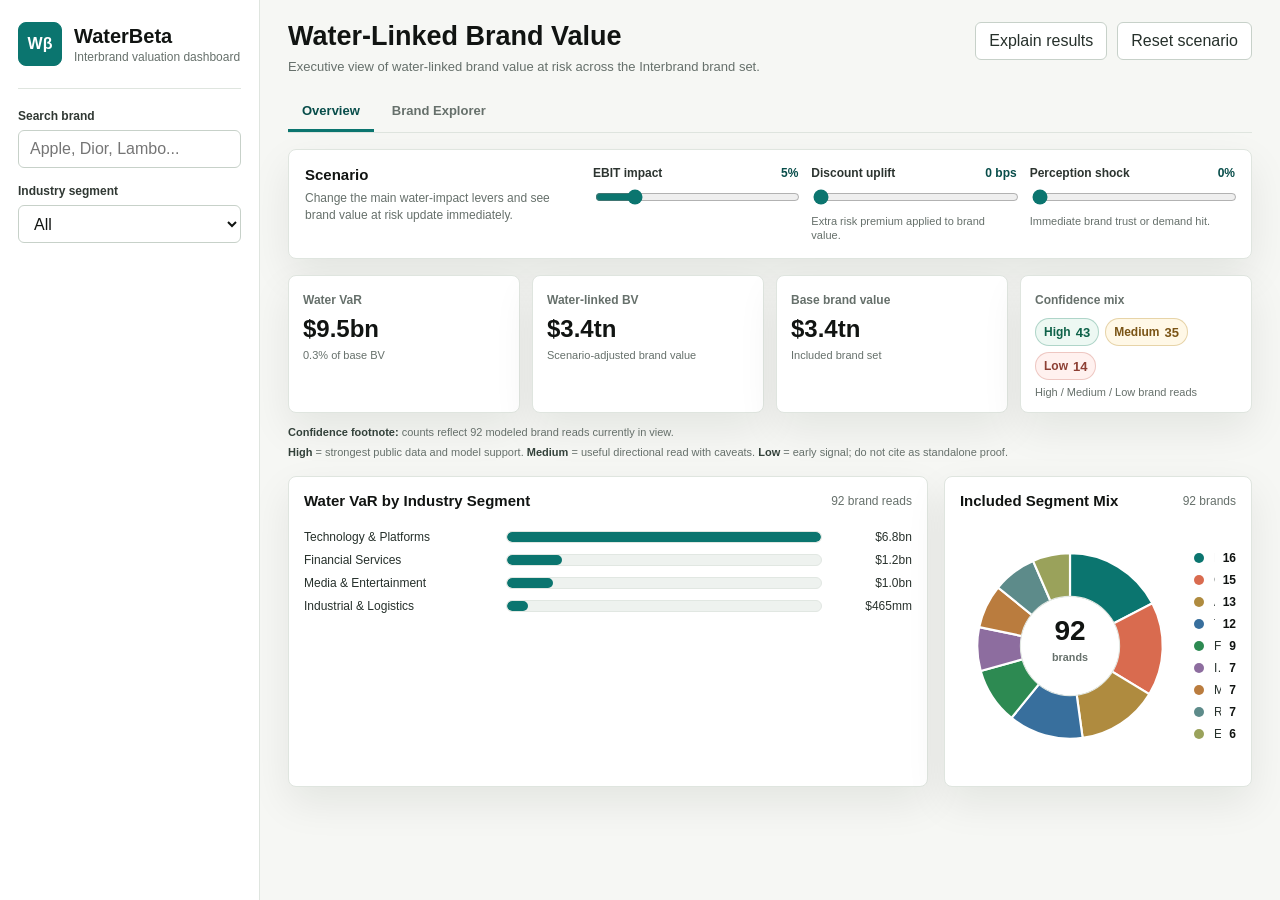
==== index.html @ 7f5e83c8 "Move explanation block above charts" ====
<!doctype html>
<html lang="en">
  <head>
    <meta charset="UTF-8" />
    <meta name="viewport" content="width=device-width, initial-scale=1.0" />
    <title>WaterBeta Dashboard</title>
    <link rel="icon" href="data:," />
    <link rel="stylesheet" href="./styles.css?v=20260615-explain-visible" />
  </head>
  <body class="simple-mode">
    <div class="app-shell">
      <aside class="sidebar">
        <div class="brand-lockup">
          <div class="mark">Wβ</div>
          <div>
            <h1>WaterBeta</h1>
            <p>Interbrand valuation dashboard</p>
          </div>
        </div>

        <label class="field-label" for="searchInput">Search brand</label>
        <input id="searchInput" class="text-input" type="search" placeholder="Apple, Dior, Lambo..." />

        <div class="public-defaults" hidden>
          <input id="adOnly" type="checkbox" />
          <input id="modelableOnly" type="checkbox" checked />
        </div>

        <label class="field-label" for="segmentFilter">Industry segment</label>
        <select id="segmentFilter" class="select-input"></select>

        <div class="technical-only">
          <div class="filter-block">
            <div class="filter-title">Advanced Filters</div>
            <label class="check-row"><input id="top100Only" type="checkbox" /> 2025 Interbrand Top 100</label>
          </div>

          <label class="field-label" for="qualityFilter">Data quality</label>
          <select id="qualityFilter" class="select-input">
            <option value="All">All</option>
            <option value="High">High</option>
            <option value="Medium">Medium</option>
            <option value="Low">Low</option>
            <option value="Unknown">Unknown</option>
          </select>

          <label class="field-label" for="categoryFilter">Output category</label>
          <select id="categoryFilter" class="select-input"></select>

          <select id="groupFilter" class="select-input" hidden>
            <option value="All">All</option>
          </select>

          <div class="source-box">
            <span>Source workbook</span>
            <strong id="sourceName">Loading...</strong>
            <small id="generatedAt"></small>
          </div>
        </div>
      </aside>

      <main class="dashboard">
        <header class="topbar">
          <div>
            <h2>Water-Linked Brand Value</h2>
            <p>Executive view of water-linked brand value at risk across the Interbrand brand set.</p>
          </div>
          <div class="top-actions">
            <button id="advancedToggle" class="ghost-button">Explain results</button>
            <button id="resetScenario" class="ghost-button">Reset scenario</button>
            <button id="exportCsv" class="primary-button technical-only">Export visible rows</button>
          </div>
        </header>

        <nav class="tabs" aria-label="Dashboard views">
          <button class="tab active" data-tab="overview">Overview</button>
          <button class="tab" data-tab="explorer">Brand Explorer</button>
          <button class="tab technical-only" data-tab="portfolio">Portfolio</button>
          <button class="tab technical-only" data-tab="backtest">Back-test</button>
          <button class="tab technical-only" data-tab="audit">Audit</button>
        </nav>

        <section class="scenario-panel">
          <div class="scenario-title">
            <h3>Scenario</h3>
            <p>Change the main water-impact levers and see brand value at risk update immediately.</p>
          </div>
          <div class="slider-grid" id="scenarioControls"></div>
        </section>

        <section class="kpi-grid" id="kpiGrid"></section>
        <section class="confidence-footnotes" id="confidenceFootnotes"></section>
        <section class="manager-insights advanced-only" id="managerInsights"></section>

        <section class="tab-panel active" id="overview">
          <div class="two-column">
            <div class="panel wide">
              <div class="panel-head">
                <h3>Water VaR by Industry Segment</h3>
                <span id="sectorChartNote"></span>
              </div>
              <div id="sectorVarChart" class="chart-area"></div>
            </div>
            <div class="panel">
              <div class="panel-head">
                <h3>Included Segment Mix</h3>
                <span id="mixCount"></span>
              </div>
              <div id="segmentMixChart" class="chart-area compact"></div>
            </div>
          </div>
        </section>

        <section class="tab-panel" id="explorer">
          <div class="explorer-grid">
            <div class="panel brand-picker-panel">
              <div class="panel-head">
                <h3>Choose a Brand</h3>
                <span id="tableCount"></span>
              </div>
              <div id="brandCards" class="brand-card-list"></div>
            </div>

            <div class="panel detail-panel story-panel">
              <div class="panel-head">
                <h3 id="detailBrand">Brand Detail</h3>
                <span id="detailStatus"></span>
              </div>
              <div id="brandStory" class="brand-story"></div>
              <div id="impactBridge" class="impact-bridge"></div>
              <div id="detailMetrics" class="detail-metrics story-metrics"></div>
              <div id="historyChart" class="chart-area history technical-only"></div>
              <div class="note-stack">
                <div>
                  <strong>How to read this</strong>
                  <p id="detailSource"></p>
                </div>
                <div class="technical-only">
                  <strong>Validation notes</strong>
                  <p id="detailNotes"></p>
                </div>
              </div>
            </div>
          </div>
        </section>

        <section class="tab-panel technical-only" id="portfolio">
          <div class="portfolio-grid" id="portfolioGrid"></div>
        </section>

        <section class="tab-panel technical-only" id="backtest">
          <div class="panel">
            <div class="panel-head">
              <h3>Back-test Evidence</h3>
              <span>Lower MAPE and higher R² are stronger</span>
            </div>
            <div id="backtestScatter" class="chart-area scatter"></div>
          </div>
          <div class="panel table-panel">
            <div class="panel-head">
              <h3>Back-test Table</h3>
              <span id="backtestCount"></span>
            </div>
            <div class="table-wrap short">
              <table id="backtestTable">
                <thead>
                  <tr>
                    <th>Brand</th>
                    <th>Points</th>
                    <th>MAPE</th>
                    <th>R²</th>
                    <th>λ years used</th>
                    <th>Category</th>
                  </tr>
                </thead>
                <tbody></tbody>
              </table>
            </div>
          </div>
        </section>

        <section class="tab-panel technical-only" id="audit">
          <div class="audit-grid" id="auditGrid"></div>
        </section>
      </main>
    </div>

    <script src="./dashboard-data.js?v=20260615-explain-visible"></script>
    <script src="./app.js?v=20260615-explain-visible"></script>
  </body>
</html>
---- styles.css ----
:root {
  --bg: #f6f7f4;
  --paper: #ffffff;
  --ink: #111412;
  --muted: #66706b;
  --line: #dfe5df;
  --line-strong: #c7d1c9;
  --teal: #0b756f;
  --teal-dark: #084d4a;
  --teal-soft: #d9efec;
  --coral: #d96b4f;
  --coral-soft: #f6d9cf;
  --gold: #af8b3f;
  --green: #2d8a52;
  --amber: #b37a19;
  --red: #b64b42;
  --blue: #386f9d;
  --shadow: 0 16px 40px rgba(17, 20, 18, 0.08);
  --radius: 8px;
  font-family: Arial, Helvetica, sans-serif;
}

* {
  box-sizing: border-box;
}

body {
  margin: 0;
  min-height: 100vh;
  color: var(--ink);
  background: var(--bg);
  font-family: Arial, Helvetica, sans-serif;
  letter-spacing: 0;
}

button,
input,
select {
  font: inherit;
}

.app-shell {
  display: grid;
  grid-template-columns: 288px 1fr;
  min-height: 100vh;
}

.sidebar {
  position: sticky;
  top: 0;
  height: 100vh;
  overflow-y: auto;
  padding: 22px 18px;
  background: #ffffff;
  border-right: 1px solid var(--line);
}

.brand-lockup {
  display: flex;
  align-items: center;
  gap: 12px;
  padding-bottom: 22px;
  border-bottom: 1px solid var(--line);
  margin-bottom: 20px;
}

.mark {
  width: 44px;
  height: 44px;
  display: grid;
  place-items: center;
  border: 1px solid var(--teal);
  background: var(--teal);
  color: white;
  font-weight: 700;
  border-radius: 8px;
}

.brand-lockup h1,
.topbar h2,
.panel h3,
.scenario-title h3 {
  margin: 0;
  letter-spacing: 0;
}

.brand-lockup h1 {
  font-size: 20px;
  line-height: 1.1;
}

.brand-lockup p,
.topbar p,
.scenario-title p,
.source-box small,
.source-box span,
.panel-head span {
  color: var(--muted);
}

.brand-lockup p {
  margin: 3px 0 0;
  font-size: 12px;
}

.field-label,
.filter-title {
  display: block;
  margin: 16px 0 7px;
  font-size: 12px;
  font-weight: 700;
  color: #303833;
}

.text-input,
.select-input {
  width: 100%;
  height: 38px;
  border: 1px solid var(--line-strong);
  border-radius: 6px;
  background: white;
  color: var(--ink);
  padding: 0 11px;
  outline: none;
}

.text-input:focus,
.select-input:focus {
  border-color: var(--teal);
  box-shadow: 0 0 0 3px var(--teal-soft);
}

.filter-block {
  margin-top: 18px;
  padding: 12px;
  background: #f7faf8;
  border: 1px solid var(--line);
  border-radius: var(--radius);
}

.check-row {
  display: flex;
  align-items: center;
  gap: 8px;
  min-height: 28px;
  font-size: 13px;
  color: #2b332e;
}

.check-row input {
  accent-color: var(--teal);
}

.source-box {
  margin-top: 22px;
  padding: 12px;
  border: 1px solid var(--line);
  border-radius: var(--radius);
  background: #fbfcfb;
}

.source-box span,
.source-box small {
  display: block;
  font-size: 11px;
}

.source-box strong {
  display: block;
  margin: 5px 0;
  font-size: 12px;
  line-height: 1.3;
  word-break: break-word;
}

.dashboard {
  min-width: 0;
  padding: 22px 28px 34px;
}

.simple-mode .advanced-only {
  display: none !important;
}

.technical-only {
  display: none !important;
}

.simple-mode .app-shell {
  grid-template-columns: 260px 1fr;
}

.simple-mode .tab[data-tab="portfolio"],
.simple-mode .tab[data-tab="backtest"],
.simple-mode .tab[data-tab="audit"] {
  display: none;
}

.simple-mode .scenario-panel {
  grid-template-columns: minmax(220px, 270px) 1fr;
}

.simple-mode .slider-grid {
  grid-template-columns: repeat(3, minmax(180px, 1fr));
}

.simple-mode .kpi-grid {
  grid-template-columns: repeat(4, minmax(160px, 1fr));
}

.simple-mode .chart-area {
  min-height: 250px;
}

.simple-mode .chart-area.compact {
  min-height: 250px;
}

.simple-mode .pie-layout {
  min-height: 250px;
}

.topbar {
  display: flex;
  align-items: flex-start;
  justify-content: space-between;
  gap: 20px;
  margin-bottom: 18px;
}

.topbar h2 {
  font-size: 27px;
  line-height: 1.1;
}

.topbar p {
  margin: 7px 0 0;
  max-width: 800px;
  font-size: 13px;
}

.top-actions {
  display: flex;
  gap: 10px;
  align-items: center;
}

.primary-button,
.ghost-button {
  height: 38px;
  padding: 0 13px;
  border-radius: 6px;
  border: 1px solid var(--line-strong);
  cursor: pointer;
  white-space: nowrap;
}

.primary-button {
  border-color: var(--teal);
  background: var(--teal);
  color: white;
  font-weight: 700;
}

.ghost-button {
  background: white;
  color: #26302b;
}

.tabs {
  display: flex;
  gap: 4px;
  border-bottom: 1px solid var(--line);
  margin-bottom: 16px;
}

.tab {
  height: 40px;
  padding: 0 14px;
  border: 0;
  border-bottom: 3px solid transparent;
  background: transparent;
  color: var(--muted);
  cursor: pointer;
  font-size: 13px;
  font-weight: 700;
}

.tab.active {
  color: var(--teal-dark);
  border-color: var(--teal);
}

.scenario-panel,
.panel,
.kpi-card {
  background: var(--paper);
  border: 1px solid var(--line);
  border-radius: var(--radius);
  box-shadow: var(--shadow);
}

.scenario-panel {
  display: grid;
  grid-template-columns: minmax(240px, 320px) 1fr;
  gap: 18px;
  padding: 16px;
  margin-bottom: 16px;
}

.scenario-title h3,
.panel h3 {
  font-size: 15px;
}

.scenario-title p {
  margin: 7px 0 0;
  font-size: 12px;
  line-height: 1.45;
}

.slider-grid {
  display: grid;
  grid-template-columns: repeat(4, minmax(150px, 1fr));
  gap: 13px;
}

.slider-control {
  min-width: 0;
}

.slider-top {
  display: flex;
  justify-content: space-between;
  gap: 10px;
  margin-bottom: 7px;
  color: #2c3430;
  font-size: 12px;
  font-weight: 700;
}

.slider-top span:last-child {
  color: var(--teal-dark);
}

.slider-control input[type="range"] {
  width: 100%;
  accent-color: var(--teal);
}

.slider-help {
  margin: 5px 0 0;
  color: var(--muted);
  font-size: 11px;
  line-height: 1.3;
}

.kpi-grid {
  display: grid;
  grid-template-columns: repeat(4, minmax(160px, 1fr));
  gap: 12px;
  margin-bottom: 16px;
}

.kpi-card {
  padding: 14px;
}

.kpi-card span {
  color: var(--muted);
  font-size: 12px;
  font-weight: 700;
}

.kpi-card strong {
  display: block;
  margin-top: 8px;
  font-size: 24px;
  line-height: 1.1;
}

.kpi-card small {
  display: block;
  color: var(--muted);
  margin-top: 6px;
  font-size: 11px;
}

.confidence-mix {
  display: flex;
  flex-wrap: wrap;
  gap: 6px;
  margin-top: 10px;
}

.confidence-pill {
  display: inline-flex;
  align-items: center;
  gap: 5px;
  min-height: 28px;
  padding: 5px 8px;
  border-radius: 999px;
  border: 1px solid var(--line);
  background: #f8faf9;
  color: #25302a;
  font-size: 11px;
  font-weight: 800;
  line-height: 1;
}

.confidence-pill strong {
  display: inline;
  margin: 0;
  font-size: 13px;
  line-height: 1;
}

.confidence-pill.high {
  border-color: rgba(16, 122, 89, 0.28);
  background: #edf8f3;
  color: #0e6249;
}

.confidence-pill.medium {
  border-color: rgba(181, 133, 35, 0.32);
  background: #fff8e7;
  color: #7a5416;
}

.confidence-pill.low {
  border-color: rgba(192, 90, 75, 0.28);
  background: #fff1ef;
  color: #8d3f34;
}

.confidence-footnotes {
  display: grid;
  gap: 4px;
  margin: -4px 0 16px;
  color: var(--muted);
  font-size: 11px;
  line-height: 1.4;
}

.confidence-footnotes p {
  margin: 0;
}

.confidence-footnotes strong {
  color: #33413a;
}

.tab-panel {
  display: none;
}

.tab-panel.active {
  display: block;
}

.two-column {
  display: grid;
  grid-template-columns: minmax(0, 1.35fr) minmax(300px, 0.65fr);
  gap: 16px;
}

.two-column.lower {
  grid-template-columns: minmax(300px, 0.7fr) minmax(0, 1.3fr);
  margin-top: 16px;
}

.panel {
  min-width: 0;
  padding: 15px;
}

.panel-head {
  display: flex;
  align-items: center;
  justify-content: space-between;
  gap: 14px;
  margin-bottom: 12px;
}

.panel-head span {
  font-size: 12px;
}

.chart-area {
  min-height: 292px;
  overflow: hidden;
}

.chart-area.compact {
  min-height: 250px;
}

.chart-area.history {
  min-height: 210px;
  margin-top: 12px;
}

.chart-area.scatter {
  min-height: 360px;
}

.bar-row {
  display: grid;
  grid-template-columns: minmax(120px, 190px) 1fr minmax(78px, auto);
  gap: 12px;
  align-items: center;
  margin: 9px 0;
  font-size: 12px;
}

.bar-label {
  color: #26302b;
  overflow: hidden;
  text-overflow: ellipsis;
  white-space: nowrap;
}

.bar-track {
  height: 12px;
  background: #eef2ef;
  border: 1px solid #e1e7e2;
  border-radius: 999px;
  overflow: hidden;
}

.bar-fill {
  height: 100%;
  border-radius: inherit;
  background: var(--teal);
}

.bar-value {
  color: #29322d;
  text-align: right;
  font-variant-numeric: tabular-nums;
}

.explorer-grid {
  display: grid;
  grid-template-columns: minmax(330px, 0.82fr) minmax(480px, 1.18fr);
  gap: 16px;
}

.brand-card-list {
  display: grid;
  gap: 9px;
  max-height: 660px;
  overflow: auto;
  padding-right: 4px;
}

.brand-card {
  width: 100%;
  display: grid;
  grid-template-columns: 36px minmax(0, 1fr) auto auto;
  align-items: center;
  gap: 12px;
  padding: 12px;
  border: 1px solid var(--line);
  border-radius: 8px;
  background: #fbfcfb;
  color: var(--ink);
  text-align: left;
  cursor: pointer;
}

.brand-card:hover,
.brand-card.selected {
  border-color: var(--teal);
  background: #f1faf7;
}

.brand-logo {
  width: 36px;
  height: 36px;
  display: grid;
  place-items: center;
  border: 1px solid #dde6e2;
  border-radius: 8px;
  background: white;
  overflow: hidden;
}

.brand-logo img {
  width: 25px;
  height: 25px;
  object-fit: contain;
}

.brand-logo-fallback {
  display: none;
  color: var(--teal-dark);
  font-size: 11px;
  font-weight: 800;
  letter-spacing: 0;
}

.brand-logo.fallback {
  background: #eef7f4;
}

.brand-logo.fallback .brand-logo-fallback {
  display: block;
}

.brand-logo.fallback img {
  display: none;
}

.detail-logo {
  width: 32px;
  height: 32px;
  flex: 0 0 auto;
}

#detailBrand {
  display: flex;
  align-items: center;
  gap: 10px;
  min-width: 0;
}

#detailBrand span:last-child {
  min-width: 0;
  overflow: hidden;
  text-overflow: ellipsis;
  white-space: nowrap;
}

.brand-card-main,
.brand-card-impact {
  display: grid;
  gap: 3px;
  min-width: 0;
}

.brand-card-main strong,
.brand-card-impact strong {
  font-size: 13px;
  line-height: 1.2;
}

.brand-card-main small,
.brand-card-impact small {
  min-width: 0;
  color: var(--muted);
  font-size: 11px;
  line-height: 1.25;
  overflow: hidden;
  text-overflow: ellipsis;
  white-space: nowrap;
}

.brand-card-impact {
  min-width: 86px;
  text-align: right;
}

.story-panel {
  align-self: start;
}

.brand-story {
  padding: 14px;
  border: 1px solid var(--line);
  border-radius: 8px;
  background: #fbfcfb;
  margin-bottom: 12px;
}

.brand-story p {
  margin: 0;
  color: #39433e;
  font-size: 13px;
  line-height: 1.5;
}

.brand-story p + p {
  margin-top: 8px;
  color: var(--muted);
}

.story-lead {
  font-size: 15px !important;
  color: var(--ink) !important;
}

.impact-bridge {
  display: grid;
  gap: 10px;
  padding: 13px;
  border: 1px solid var(--line);
  border-radius: 8px;
  background: white;
  margin-bottom: 12px;
}

.impact-row {
  display: grid;
  grid-template-columns: 130px 1fr minmax(74px, auto);
  gap: 10px;
  align-items: center;
  font-size: 12px;
}

.impact-row span {
  color: #39433e;
}

.impact-row strong {
  text-align: right;
  font-variant-numeric: tabular-nums;
}

.impact-track {
  height: 12px;
  border: 1px solid #e1e7e2;
  border-radius: 999px;
  background: #eef2ef;
  overflow: hidden;
}

.impact-fill {
  height: 100%;
  border-radius: inherit;
}

.impact-fill.base {
  background: #9bb0aa;
}

.impact-fill.water {
  background: var(--teal);
}

.impact-fill.risk {
  background: var(--coral);
}

.impact-empty {
  display: grid;
  gap: 4px;
  padding: 14px;
  border: 1px dashed var(--line-strong);
  border-radius: 8px;
  color: var(--muted);
  background: #fbfcfb;
}

.story-metrics {
  grid-template-columns: repeat(3, minmax(0, 1fr));
}

.table-wrap {
  overflow: auto;
  max-height: 650px;
  border: 1px solid var(--line);
  border-radius: 7px;
}

.table-wrap.short {
  max-height: 420px;
}

table {
  width: 100%;
  border-collapse: collapse;
  font-size: 12px;
  background: white;
}

th,
td {
  padding: 9px 10px;
  border-bottom: 1px solid var(--line);
  text-align: left;
  vertical-align: top;
}

th {
  position: sticky;
  top: 0;
  z-index: 1;
  color: #27312c;
  background: #eef4f0;
  font-weight: 700;
  cursor: pointer;
  white-space: nowrap;
}

td.num {
  text-align: right;
  font-variant-numeric: tabular-nums;
}

tbody tr {
  cursor: pointer;
}

tbody tr:hover,
tbody tr.selected {
  background: #f2faf8;
}

.badge {
  display: inline-flex;
  align-items: center;
  min-height: 22px;
  padding: 2px 7px;
  border-radius: 6px;
  font-size: 11px;
  font-weight: 700;
  border: 1px solid transparent;
  white-space: nowrap;
}

.badge.high,
.badge.ready {
  background: #e6f3e9;
  color: #1e6b3b;
  border-color: #bfdfc7;
}

.badge.medium,
.badge.close,
.badge.direction {
  background: #f8ecd5;
  color: #855913;
  border-color: #ead2a4;
}

.badge.low,
.badge.review,
.badge.insufficient {
  background: #f7e1db;
  color: #953a30;
  border-color: #e9beb5;
}

.badge.unknown {
  background: #eef1ef;
  color: #52605a;
  border-color: #d8dfda;
}

.detail-metrics {
  display: grid;
  grid-template-columns: repeat(2, minmax(0, 1fr));
  gap: 10px;
}

.metric-tile {
  border: 1px solid var(--line);
  border-radius: 7px;
  padding: 10px;
  background: #fbfcfb;
}

.metric-tile span {
  display: block;
  color: var(--muted);
  font-size: 11px;
  font-weight: 700;
}

.metric-tile strong {
  display: block;
  margin-top: 5px;
  font-size: 16px;
  font-variant-numeric: tabular-nums;
}

.note-stack {
  display: grid;
  gap: 10px;
  margin-top: 12px;
}

.note-stack div {
  padding-top: 10px;
  border-top: 1px solid var(--line);
}

.note-stack strong {
  font-size: 12px;
}

.note-stack p {
  margin: 5px 0 0;
  color: var(--muted);
  font-size: 12px;
  line-height: 1.45;
}

.portfolio-grid {
  display: grid;
  grid-template-columns: repeat(2, minmax(320px, 1fr));
  gap: 16px;
}

.portfolio-card {
  background: white;
  border: 1px solid var(--line);
  border-radius: var(--radius);
  box-shadow: var(--shadow);
  padding: 16px;
}

.portfolio-card h3 {
  margin: 0;
  font-size: 18px;
}

.portfolio-card p {
  color: var(--muted);
  font-size: 12px;
  line-height: 1.45;
}

.portfolio-metrics {
  display: grid;
  grid-template-columns: repeat(3, minmax(0, 1fr));
  gap: 9px;
  margin: 13px 0;
}

.portfolio-list {
  margin: 0;
  padding-left: 17px;
  color: #303833;
  font-size: 12px;
  line-height: 1.55;
}

.audit-grid {
  display: grid;
  grid-template-columns: repeat(3, minmax(260px, 1fr));
  gap: 16px;
}

.audit-card {
  background: white;
  border: 1px solid var(--line);
  border-radius: var(--radius);
  padding: 15px;
}

.audit-card h3 {
  margin: 0 0 10px;
  font-size: 15px;
}

.audit-card p,
.audit-card li {
  color: var(--muted);
  font-size: 12px;
  line-height: 1.5;
}

.audit-card ul {
  margin: 0;
  padding-left: 18px;
}

.empty-state {
  display: grid;
  place-items: center;
  min-height: 180px;
  color: var(--muted);
  border: 1px dashed var(--line-strong);
  border-radius: var(--radius);
  background: #fbfcfb;
  font-size: 13px;
}

.manager-insights {
  display: grid;
  grid-template-columns: repeat(3, minmax(220px, 1fr));
  gap: 14px;
  margin-top: 16px;
  margin-bottom: 16px;
  scroll-margin-top: 16px;
}

.manager-card {
  border: 1px solid var(--line);
  border-radius: var(--radius);
  background: #fff;
  box-shadow: var(--shadow);
  padding: 16px;
  min-height: 150px;
}

.manager-card.focus {
  border-color: rgba(11, 117, 111, 0.35);
  background: #f3faf8;
}

.manager-card span {
  display: block;
  color: var(--teal-dark);
  font-size: 12px;
  font-weight: 800;
}

.manager-card h3 {
  margin: 8px 0;
  font-size: 18px;
  line-height: 1.2;
}

.manager-card p {
  margin: 0;
  color: var(--muted);
  font-size: 13px;
  line-height: 1.5;
}

.axis-label {
  fill: #607069;
  font-size: 11px;
}

.chart-label {
  fill: #25302a;
  font-size: 11px;
  font-weight: 700;
}

.chart-muted {
  fill: #66706b;
  font-size: 10px;
}

.pie-layout {
  display: grid;
  grid-template-columns: minmax(170px, 220px) 1fr;
  gap: 14px;
  align-items: center;
  min-height: 250px;
}

.pie-svg {
  width: 100%;
  max-width: 220px;
  justify-self: center;
}

.pie-total {
  fill: var(--ink);
  font-size: 26px;
  font-weight: 700;
}

.pie-caption {
  fill: var(--muted);
  font-size: 10px;
  font-weight: 700;
}

.pie-legend {
  display: grid;
  gap: 8px;
  min-width: 0;
}

.pie-legend-row {
  display: grid;
  grid-template-columns: 12px minmax(0, 1fr) auto;
  align-items: center;
  gap: 8px;
  font-size: 12px;
}

.legend-dot {
  width: 10px;
  height: 10px;
  border-radius: 999px;
}

.legend-name {
  min-width: 0;
  overflow: hidden;
  text-overflow: ellipsis;
  white-space: nowrap;
  color: #26302b;
}

.pie-legend-row strong {
  font-variant-numeric: tabular-nums;
}

@media (max-width: 1180px) {
  .app-shell {
    grid-template-columns: 1fr;
  }

  .simple-mode .app-shell {
    grid-template-columns: 1fr;
  }

  .sidebar {
    position: relative;
    height: auto;
    display: grid;
    grid-template-columns: repeat(2, minmax(0, 1fr));
    gap: 12px 16px;
    border-right: 0;
    border-bottom: 1px solid var(--line);
  }

  .brand-lockup,
  .source-box,
  .filter-block {
    grid-column: span 2;
  }

  .scenario-panel,
  .two-column,
  .two-column.lower,
  .explorer-grid,
  .portfolio-grid,
  .audit-grid,
  .manager-insights {
    grid-template-columns: 1fr;
  }

  .slider-grid,
  .kpi-grid {
    grid-template-columns: repeat(2, minmax(0, 1fr));
  }

  .simple-mode .slider-grid,
  .simple-mode .kpi-grid {
    grid-template-columns: repeat(2, minmax(0, 1fr));
  }
}

@media (max-width: 720px) {
  .dashboard {
    padding: 18px 14px 28px;
  }

  .sidebar {
    grid-template-columns: 1fr;
    padding: 18px 14px;
  }

  .brand-lockup,
  .source-box,
  .filter-block {
    grid-column: span 1;
  }

  .topbar {
    flex-direction: column;
  }

  .top-actions,
  .tabs {
    width: 100%;
    overflow-x: auto;
  }

  .scenario-panel,
  .slider-grid,
  .kpi-grid,
  .detail-metrics {
    grid-template-columns: 1fr;
  }

  .simple-mode .scenario-panel,
  .simple-mode .slider-grid,
  .simple-mode .kpi-grid {
    grid-template-columns: 1fr;
  }

  .kpi-card strong {
    font-size: 21px;
  }

  .bar-row {
    grid-template-columns: minmax(92px, 130px) 1fr;
  }

  .bar-value {
    grid-column: 2;
    text-align: left;
  }

  .pie-layout {
    grid-template-columns: 1fr;
  }

  .brand-card {
    grid-template-columns: 36px minmax(0, 1fr);
    align-items: start;
  }

  .brand-card-impact {
    grid-column: 2;
    text-align: left;
  }

  .brand-card .badge {
    grid-column: 2;
    justify-self: start;
  }

  .impact-row {
    grid-template-columns: 1fr;
    gap: 5px;
  }

  .impact-row strong {
    text-align: left;
  }

  .story-metrics {
    grid-template-columns: 1fr;
  }
}
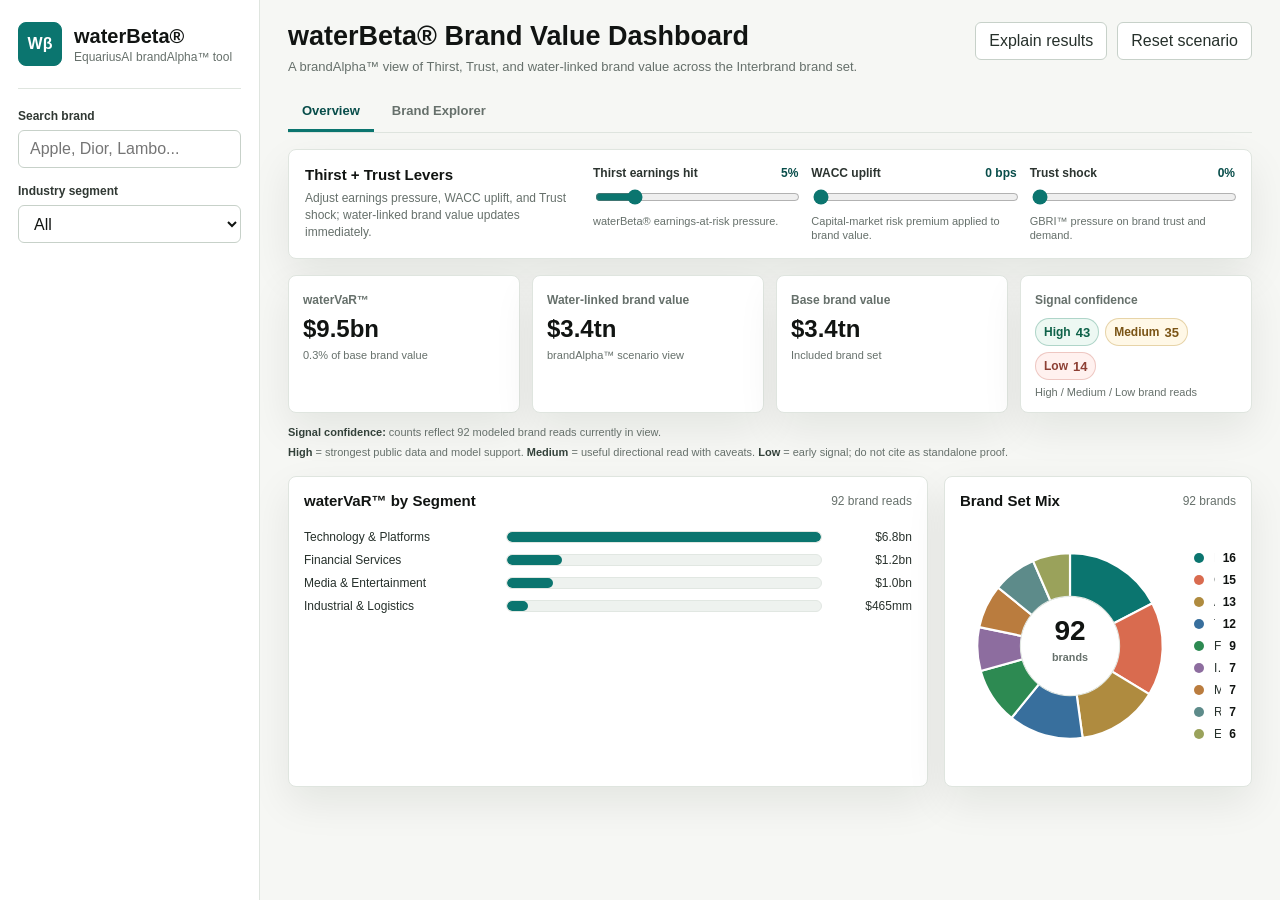
==== commit dcaca54a: "Bump dashboard assets for EquariusAI copy" ====
--- a/index.html
+++ b/index.html
@@ -3,9 +3,9 @@
   <head>
     <meta charset="UTF-8" />
     <meta name="viewport" content="width=device-width, initial-scale=1.0" />
-    <title>WaterBeta Dashboard</title>
+    <title>waterBeta® Dashboard | EquariusAI</title>
     <link rel="icon" href="data:," />
-    <link rel="stylesheet" href="./styles.css?v=20260615-explain-visible" />
+    <link rel="stylesheet" href="./styles.css?v=20260615-equarius-copy" />
   </head>
   <body class="simple-mode">
     <div class="app-shell">
@@ -13,8 +13,8 @@
         <div class="brand-lockup">
           <div class="mark">Wβ</div>
           <div>
-            <h1>WaterBeta</h1>
-            <p>Interbrand valuation dashboard</p>
+            <h1>waterBeta®</h1>
+            <p>EquariusAI brandAlpha™ tool</p>
           </div>
         </div>
 
@@ -62,8 +62,8 @@
       <main class="dashboard">
         <header class="topbar">
           <div>
-            <h2>Water-Linked Brand Value</h2>
-            <p>Executive view of water-linked brand value at risk across the Interbrand brand set.</p>
+            <h2>waterBeta® Brand Value Dashboard</h2>
+            <p>A brandAlpha™ view of Thirst, Trust, and water-linked brand value across the Interbrand brand set.</p>
           </div>
           <div class="top-actions">
             <button id="advancedToggle" class="ghost-button">Explain results</button>
@@ -82,8 +82,8 @@
 
         <section class="scenario-panel">
           <div class="scenario-title">
-            <h3>Scenario</h3>
-            <p>Change the main water-impact levers and see brand value at risk update immediately.</p>
+            <h3>Thirst + Trust Levers</h3>
+            <p>Adjust earnings pressure, WACC uplift, and Trust shock; water-linked brand value updates immediately.</p>
           </div>
           <div class="slider-grid" id="scenarioControls"></div>
         </section>
@@ -96,14 +96,14 @@
           <div class="two-column">
             <div class="panel wide">
               <div class="panel-head">
-                <h3>Water VaR by Industry Segment</h3>
+                <h3>waterVaR™ by Segment</h3>
                 <span id="sectorChartNote"></span>
               </div>
               <div id="sectorVarChart" class="chart-area"></div>
             </div>
             <div class="panel">
               <div class="panel-head">
-                <h3>Included Segment Mix</h3>
+                <h3>Brand Set Mix</h3>
                 <span id="mixCount"></span>
               </div>
               <div id="segmentMixChart" class="chart-area compact"></div>
@@ -123,7 +123,7 @@
 
             <div class="panel detail-panel story-panel">
               <div class="panel-head">
-                <h3 id="detailBrand">Brand Detail</h3>
+                <h3 id="detailBrand">Brand Read</h3>
                 <span id="detailStatus"></span>
               </div>
               <div id="brandStory" class="brand-story"></div>
@@ -132,7 +132,7 @@
               <div id="historyChart" class="chart-area history technical-only"></div>
               <div class="note-stack">
                 <div>
-                  <strong>How to read this</strong>
+                  <strong>Readout</strong>
                   <p id="detailSource"></p>
                 </div>
                 <div class="technical-only">
@@ -185,7 +185,7 @@
       </main>
     </div>
 
-    <script src="./dashboard-data.js?v=20260615-explain-visible"></script>
-    <script src="./app.js?v=20260615-explain-visible"></script>
+    <script src="./dashboard-data.js?v=20260615-equarius-copy"></script>
+    <script src="./app.js?v=20260615-equarius-copy"></script>
   </body>
 </html>
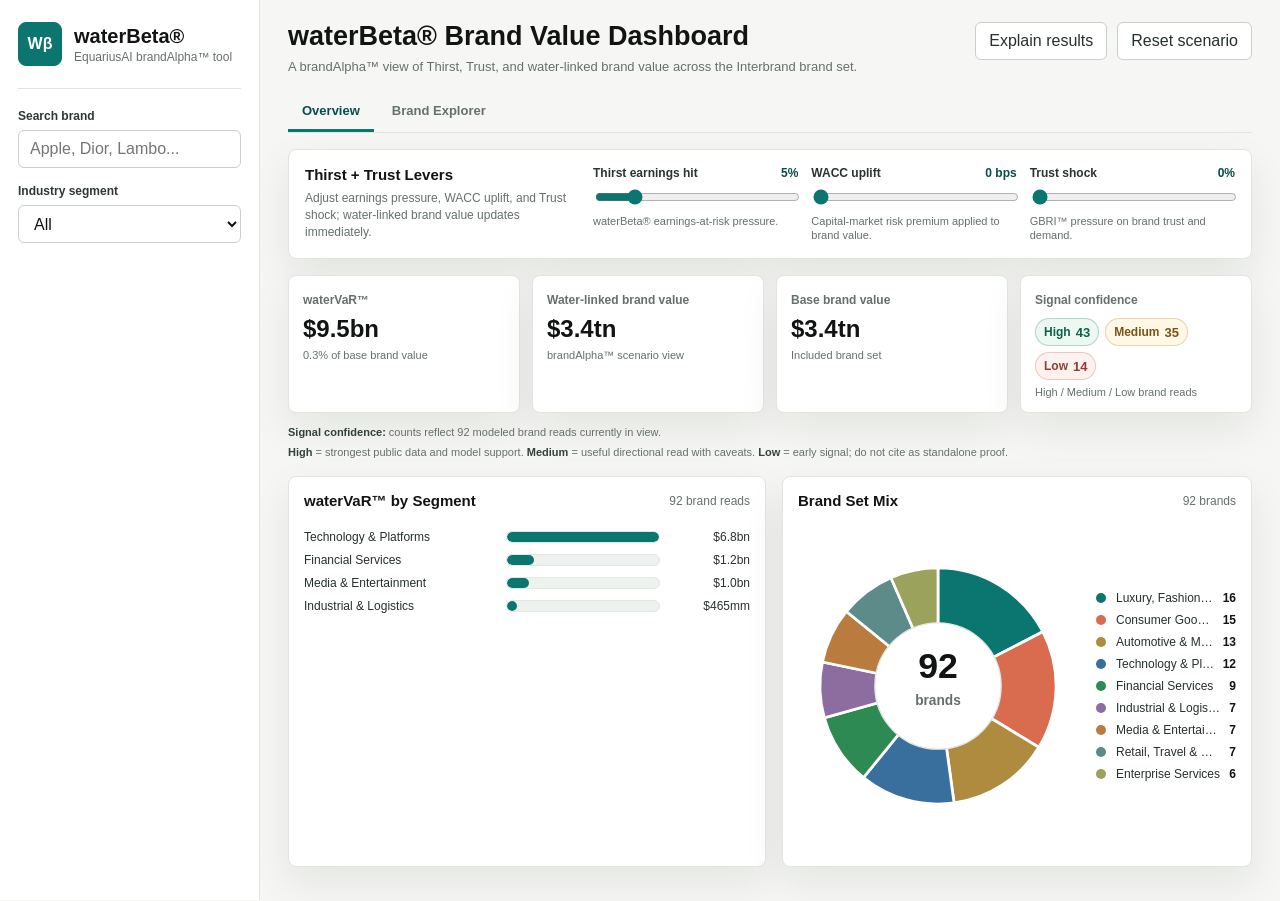
==== commit e2bdbdc6: "Bump assets for enlarged pie chart Updated stylesheet and script versioning for pie-large." ====
--- a/index.html
+++ b/index.html
@@ -5,7 +5,7 @@
     <meta name="viewport" content="width=device-width, initial-scale=1.0" />
     <title>waterBeta® Dashboard | EquariusAI</title>
     <link rel="icon" href="data:," />
-    <link rel="stylesheet" href="./styles.css?v=20260615-equarius-copy" />
+    <link rel="stylesheet" href="./styles.css?v=20260615-pie-large" />
   </head>
   <body class="simple-mode">
     <div class="app-shell">
@@ -185,7 +185,7 @@
       </main>
     </div>
 
-    <script src="./dashboard-data.js?v=20260615-equarius-copy"></script>
-    <script src="./app.js?v=20260615-equarius-copy"></script>
+    <script src="./dashboard-data.js?v=20260615-pie-large"></script>
+    <script src="./app.js?v=20260615-pie-large"></script>
   </body>
 </html>
--- a/styles.css
+++ b/styles.css
@@ -213,11 +213,11 @@
 }
 
 .simple-mode .chart-area.compact {
-  min-height: 250px;
+  min-height: 330px;
 }
 
 .simple-mode .pie-layout {
-  min-height: 250px;
+  min-height: 330px;
 }
 
 .topbar {
@@ -460,7 +460,7 @@
 
 .two-column {
   display: grid;
-  grid-template-columns: minmax(0, 1.35fr) minmax(300px, 0.65fr);
+  grid-template-columns: minmax(0, 1fr) minmax(470px, 0.95fr);
   gap: 16px;
 }
 
@@ -1039,15 +1039,15 @@
 
 .pie-layout {
   display: grid;
-  grid-template-columns: minmax(170px, 220px) 1fr;
-  gap: 14px;
+  grid-template-columns: minmax(220px, 280px) minmax(130px, 1fr);
+  gap: 18px;
   align-items: center;
-  min-height: 250px;
+  min-height: 320px;
 }
 
 .pie-svg {
   width: 100%;
-  max-width: 220px;
+  max-width: 280px;
   justify-self: center;
 }
 
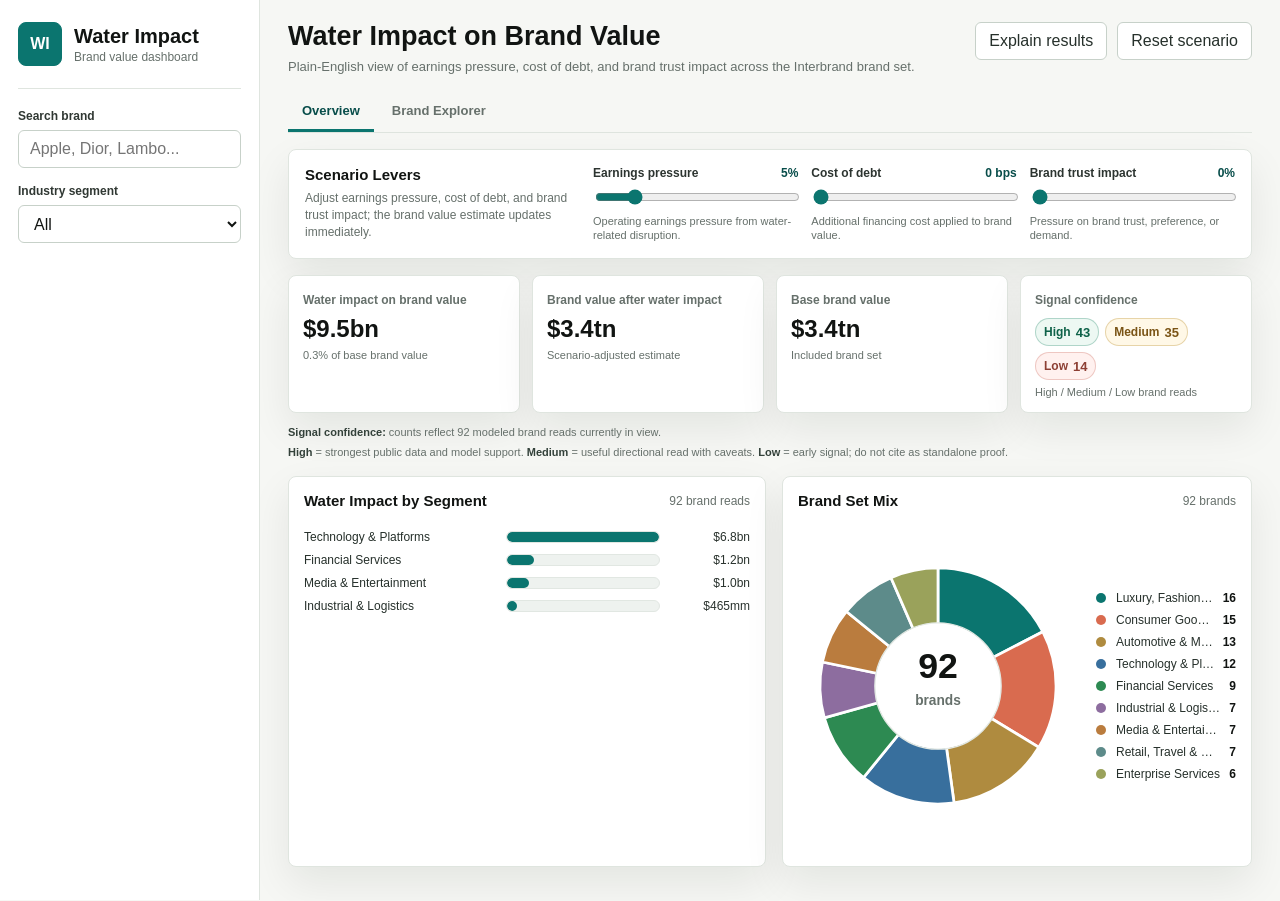
==== commit b6302692: "Bump assets for plain water impact copy Updated the title and content descriptions to reflect the fo" ====
--- a/index.html
+++ b/index.html
@@ -3,18 +3,18 @@
   <head>
     <meta charset="UTF-8" />
     <meta name="viewport" content="width=device-width, initial-scale=1.0" />
-    <title>waterBeta® Dashboard | EquariusAI</title>
+    <title>Water Impact Dashboard | EquariusAI</title>
     <link rel="icon" href="data:," />
-    <link rel="stylesheet" href="./styles.css?v=20260615-pie-large" />
+    <link rel="stylesheet" href="./styles.css?v=20260616-plain-copy" />
   </head>
   <body class="simple-mode">
     <div class="app-shell">
       <aside class="sidebar">
         <div class="brand-lockup">
-          <div class="mark">Wβ</div>
+          <div class="mark">WI</div>
           <div>
-            <h1>waterBeta®</h1>
-            <p>EquariusAI brandAlpha™ tool</p>
+            <h1>Water Impact</h1>
+            <p>Brand value dashboard</p>
           </div>
         </div>
 
@@ -62,8 +62,8 @@
       <main class="dashboard">
         <header class="topbar">
           <div>
-            <h2>waterBeta® Brand Value Dashboard</h2>
-            <p>A brandAlpha™ view of Thirst, Trust, and water-linked brand value across the Interbrand brand set.</p>
+            <h2>Water Impact on Brand Value</h2>
+            <p>Plain-English view of earnings pressure, cost of debt, and brand trust impact across the Interbrand brand set.</p>
           </div>
           <div class="top-actions">
             <button id="advancedToggle" class="ghost-button">Explain results</button>
@@ -82,8 +82,8 @@
 
         <section class="scenario-panel">
           <div class="scenario-title">
-            <h3>Thirst + Trust Levers</h3>
-            <p>Adjust earnings pressure, WACC uplift, and Trust shock; water-linked brand value updates immediately.</p>
+            <h3>Scenario Levers</h3>
+            <p>Adjust earnings pressure, cost of debt, and brand trust impact; the brand value estimate updates immediately.</p>
           </div>
           <div class="slider-grid" id="scenarioControls"></div>
         </section>
@@ -96,7 +96,7 @@
           <div class="two-column">
             <div class="panel wide">
               <div class="panel-head">
-                <h3>waterVaR™ by Segment</h3>
+                <h3>Water Impact by Segment</h3>
                 <span id="sectorChartNote"></span>
               </div>
               <div id="sectorVarChart" class="chart-area"></div>
@@ -185,7 +185,7 @@
       </main>
     </div>
 
-    <script src="./dashboard-data.js?v=20260615-pie-large"></script>
-    <script src="./app.js?v=20260615-pie-large"></script>
+    <script src="./dashboard-data.js?v=20260616-plain-copy"></script>
+    <script src="./app.js?v=20260616-plain-copy"></script>
   </body>
 </html>
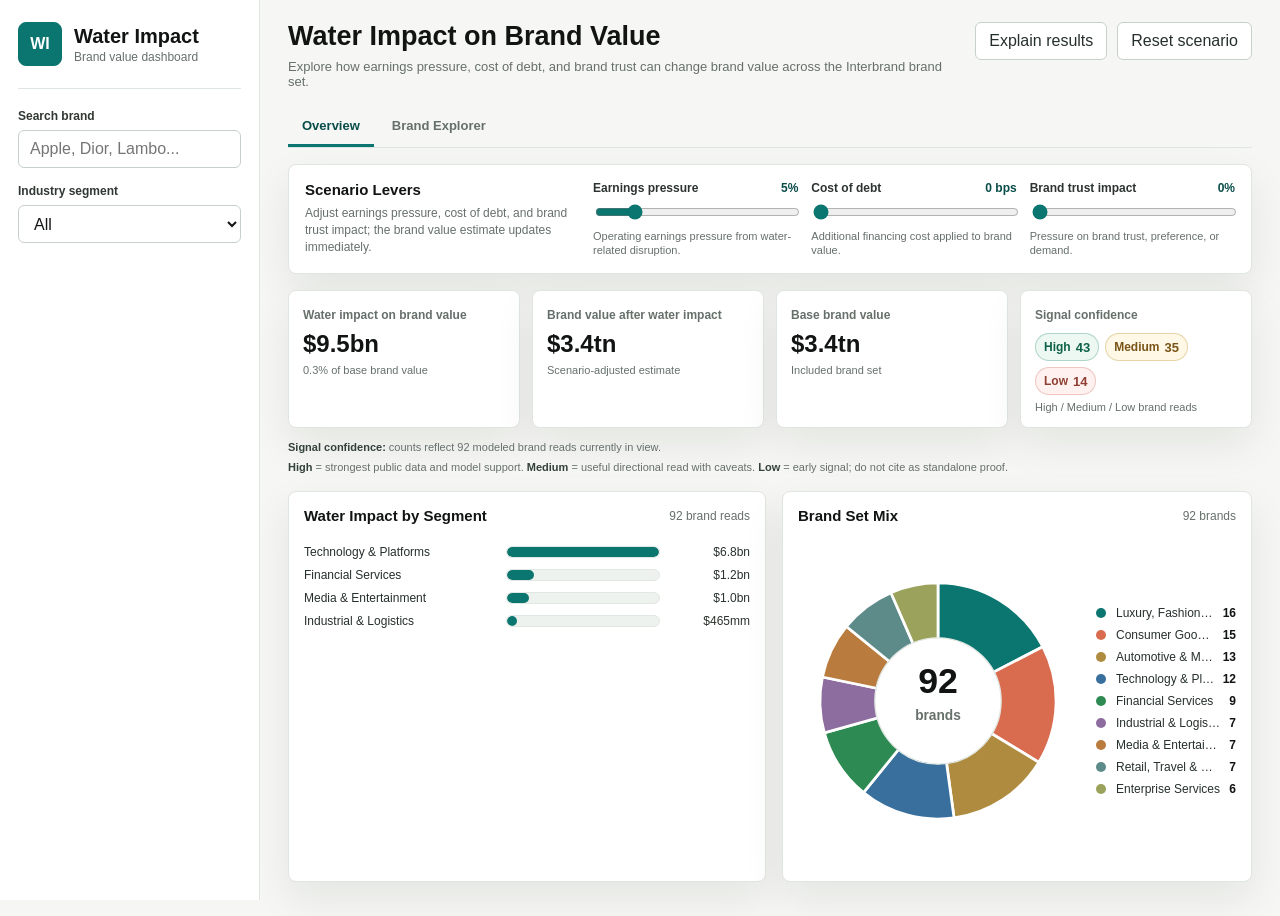
==== commit 78d3edf6: "Refine dashboard subtitle" ====
--- a/index.html
+++ b/index.html
@@ -63,7 +63,7 @@
         <header class="topbar">
           <div>
             <h2>Water Impact on Brand Value</h2>
-            <p>Plain-English view of earnings pressure, cost of debt, and brand trust impact across the Interbrand brand set.</p>
+            <p>Explore how earnings pressure, cost of debt, and brand trust can change brand value across the Interbrand brand set.</p>
           </div>
           <div class="top-actions">
             <button id="advancedToggle" class="ghost-button">Explain results</button>
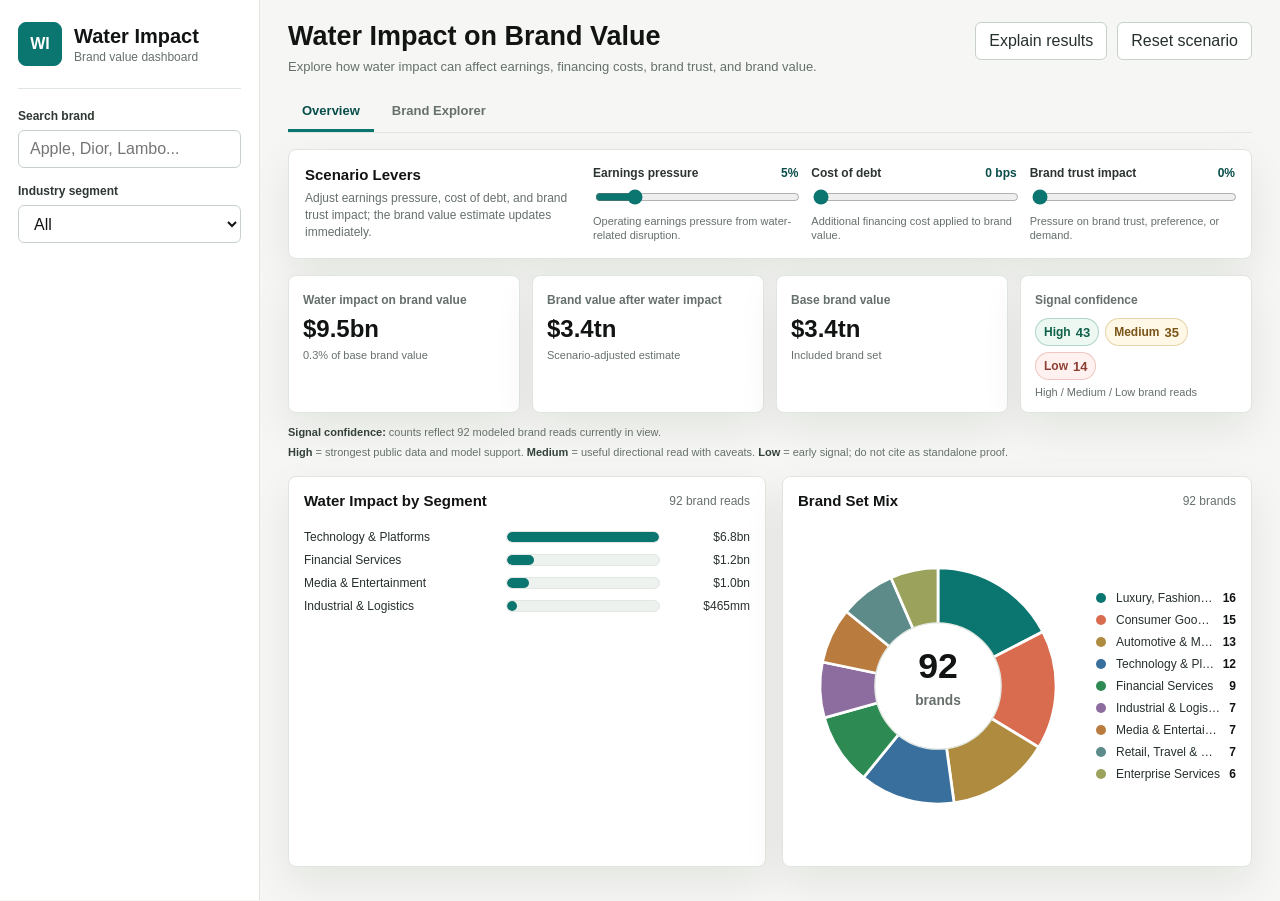
==== commit 2dcaa398: "Update dashboard subtitle wording" ====
--- a/index.html
+++ b/index.html
@@ -63,7 +63,7 @@
         <header class="topbar">
           <div>
             <h2>Water Impact on Brand Value</h2>
-            <p>Explore how earnings pressure, cost of debt, and brand trust can change brand value across the Interbrand brand set.</p>
+            <p>Explore how water impact can affect earnings, financing costs, brand trust, and brand value.</p>
           </div>
           <div class="top-actions">
             <button id="advancedToggle" class="ghost-button">Explain results</button>
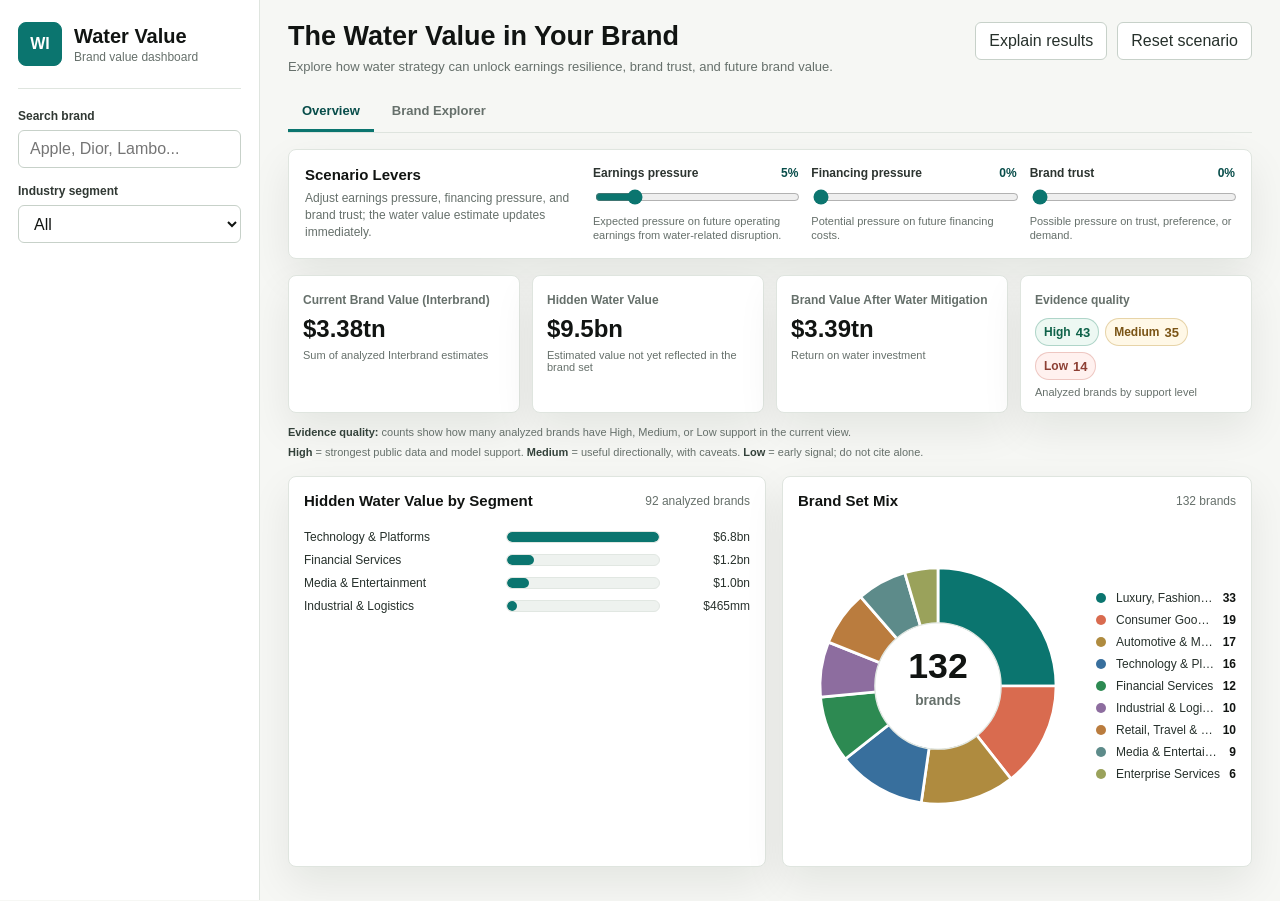
==== commit c2e5f550: "Update dashboard shell for Interbrand label" ====
--- a/index.html
+++ b/index.html
@@ -3,9 +3,9 @@
   <head>
     <meta charset="UTF-8" />
     <meta name="viewport" content="width=device-width, initial-scale=1.0" />
-    <title>Water Impact Dashboard | EquariusAI</title>
+    <title>The Water Value in Your Brand | EquariusAI</title>
     <link rel="icon" href="data:," />
-    <link rel="stylesheet" href="./styles.css?v=20260616-plain-copy" />
+    <link rel="stylesheet" href="./styles.css?v=20260619-clean-banner" />
   </head>
   <body class="simple-mode">
     <div class="app-shell">
@@ -13,7 +13,7 @@
         <div class="brand-lockup">
           <div class="mark">WI</div>
           <div>
-            <h1>Water Impact</h1>
+            <h1>Water Value</h1>
             <p>Brand value dashboard</p>
           </div>
         </div>
@@ -23,7 +23,7 @@
 
         <div class="public-defaults" hidden>
           <input id="adOnly" type="checkbox" />
-          <input id="modelableOnly" type="checkbox" checked />
+          <input id="modelableOnly" type="checkbox" />
         </div>
 
         <label class="field-label" for="segmentFilter">Industry segment</label>
@@ -62,8 +62,8 @@
       <main class="dashboard">
         <header class="topbar">
           <div>
-            <h2>Water Impact on Brand Value</h2>
-            <p>Explore how water impact can affect earnings, financing costs, brand trust, and brand value.</p>
+            <h2>The Water Value in Your Brand</h2>
+            <p>Explore how water strategy can unlock earnings resilience, brand trust, and future brand value.</p>
           </div>
           <div class="top-actions">
             <button id="advancedToggle" class="ghost-button">Explain results</button>
@@ -83,11 +83,12 @@
         <section class="scenario-panel">
           <div class="scenario-title">
             <h3>Scenario Levers</h3>
-            <p>Adjust earnings pressure, cost of debt, and brand trust impact; the brand value estimate updates immediately.</p>
+            <p>Adjust earnings pressure, financing pressure, and brand trust; the water value estimate updates immediately.</p>
           </div>
           <div class="slider-grid" id="scenarioControls"></div>
         </section>
 
+        <section class="selection-strip" id="selectionStrip" hidden></section>
         <section class="kpi-grid" id="kpiGrid"></section>
         <section class="confidence-footnotes" id="confidenceFootnotes"></section>
         <section class="manager-insights advanced-only" id="managerInsights"></section>
@@ -96,7 +97,7 @@
           <div class="two-column">
             <div class="panel wide">
               <div class="panel-head">
-                <h3>Water Impact by Segment</h3>
+                <h3>Hidden Water Value by Segment</h3>
                 <span id="sectorChartNote"></span>
               </div>
               <div id="sectorVarChart" class="chart-area"></div>
@@ -152,7 +153,7 @@
           <div class="panel">
             <div class="panel-head">
               <h3>Back-test Evidence</h3>
-              <span>Lower MAPE and higher R² are stronger</span>
+              <span>Lower prediction miss and higher fit score are stronger</span>
             </div>
             <div id="backtestScatter" class="chart-area scatter"></div>
           </div>
@@ -167,9 +168,9 @@
                   <tr>
                     <th>Brand</th>
                     <th>Points</th>
-                    <th>MAPE</th>
-                    <th>R²</th>
-                    <th>λ years used</th>
+                    <th>Prediction miss</th>
+                    <th>Fit score</th>
+                    <th>Years used</th>
                     <th>Category</th>
                   </tr>
                 </thead>
@@ -185,7 +186,7 @@
       </main>
     </div>
 
-    <script src="./dashboard-data.js?v=20260616-plain-copy"></script>
-    <script src="./app.js?v=20260616-plain-copy"></script>
+    <script src="./dashboard-data.js?v=20260619-clean-banner"></script>
+    <script src="./app.js?v=20260622-interbrand-label"></script>
   </body>
 </html>
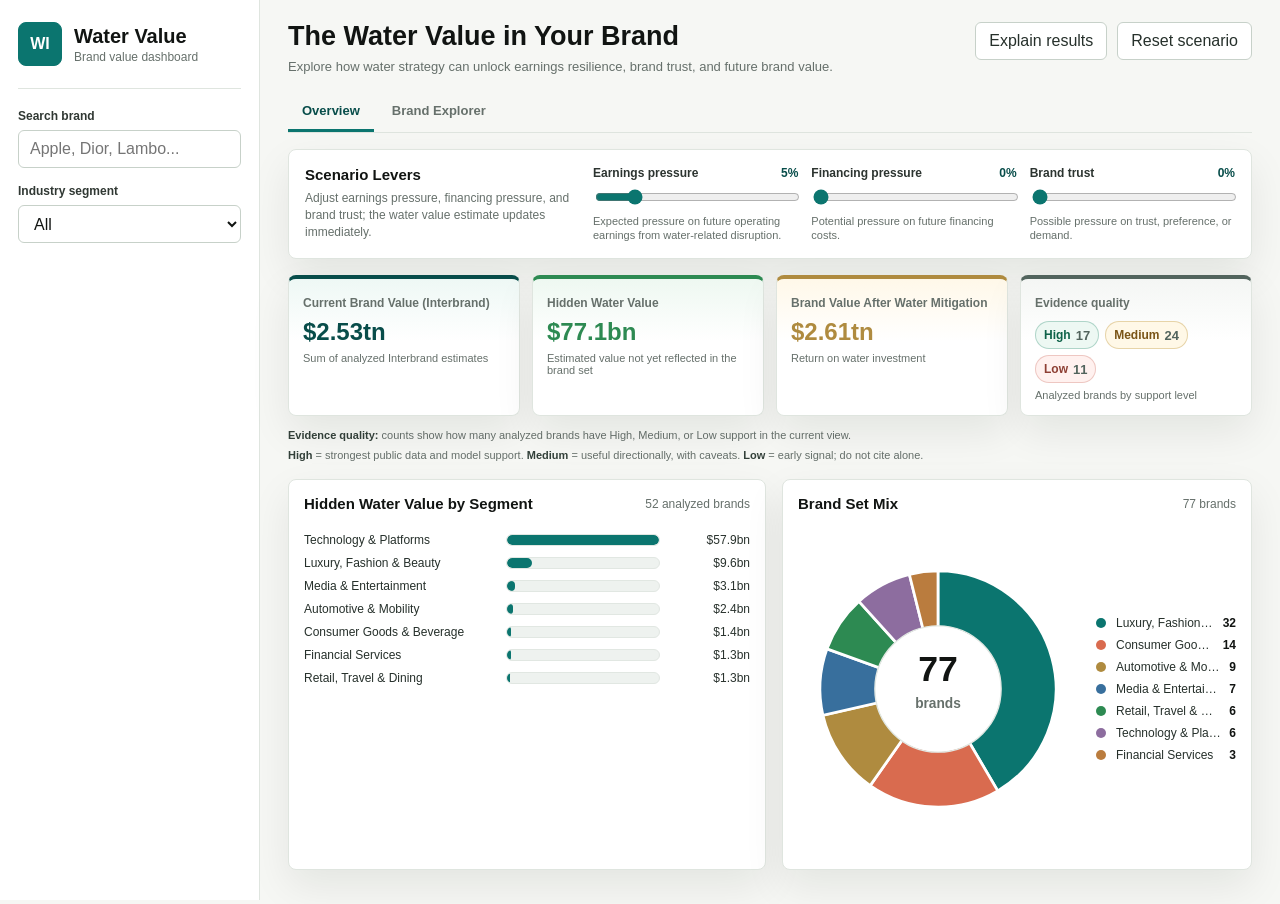
==== commit 710ae33a: "Bump dashboard asset cache keys" ====
--- a/index.html
+++ b/index.html
@@ -5,7 +5,7 @@
     <meta name="viewport" content="width=device-width, initial-scale=1.0" />
     <title>The Water Value in Your Brand | EquariusAI</title>
     <link rel="icon" href="data:," />
-    <link rel="stylesheet" href="./styles.css?v=20260619-clean-banner" />
+    <link rel="stylesheet" href="./styles.css?v=20260622-public-sync" />
   </head>
   <body class="simple-mode">
     <div class="app-shell">
@@ -186,7 +186,7 @@
       </main>
     </div>
 
-    <script src="./dashboard-data.js?v=20260619-clean-banner"></script>
-    <script src="./app.js?v=20260622-interbrand-label"></script>
+    <script src="./dashboard-data.js?v=20260622-public-sync"></script>
+    <script src="./app.js?v=20260622-public-sync"></script>
   </body>
 </html>
--- a/styles.css
+++ b/styles.css
@@ -355,6 +355,83 @@
   line-height: 1.3;
 }
 
+.selection-strip {
+  position: sticky;
+  top: 0;
+  z-index: 15;
+  display: flex;
+  align-items: center;
+  justify-content: flex-start;
+  gap: 16px;
+  padding: 12px 14px;
+  margin: -2px 0 14px;
+  border: 1px solid rgba(175, 139, 63, 0.34);
+  border-left: 6px solid var(--gold);
+  border-radius: var(--radius);
+  background: linear-gradient(90deg, #fff8e8 0%, #ffffff 62%);
+  box-shadow: 0 12px 30px rgba(95, 71, 28, 0.12);
+}
+
+.selection-strip[hidden] {
+  display: none;
+}
+
+.selection-strip-main {
+  display: flex;
+  align-items: center;
+  gap: 11px;
+  min-width: 0;
+}
+
+.brand-logo.selection-logo {
+  flex: 0 0 auto;
+  width: 42px;
+  height: 42px;
+  border-color: rgba(175, 139, 63, 0.32);
+  background: #ffffff;
+  box-shadow: 0 6px 16px rgba(95, 71, 28, 0.12);
+}
+
+.brand-logo.selection-logo img {
+  width: 29px;
+  height: 29px;
+}
+
+.brand-logo.selection-logo .brand-logo-fallback {
+  color: var(--teal-dark);
+  font-size: 12px;
+}
+
+.selection-strip-main > span {
+  display: grid;
+  gap: 2px;
+  min-width: 0;
+}
+
+.selection-strip-main small {
+  color: #7a5416;
+  font-size: 12px;
+  font-weight: 800;
+  text-transform: uppercase;
+}
+
+.selection-strip-main strong {
+  min-width: 0;
+  color: var(--ink);
+  font-size: 21px;
+  line-height: 1.08;
+  overflow: hidden;
+  text-overflow: ellipsis;
+  white-space: nowrap;
+}
+
+.selection-strip-main em {
+  color: #665b46;
+  font-size: 12px;
+  font-style: normal;
+  line-height: 1.25;
+}
+
 .kpi-grid {
   display: grid;
   grid-template-columns: repeat(4, minmax(160px, 1fr));
@@ -363,7 +440,13 @@
 }
 
 .kpi-card {
+  --kpi-accent: var(--line-strong);
+  --kpi-tint: #ffffff;
   padding: 14px;
+  position: relative;
+  overflow: hidden;
+  border-top: 4px solid var(--kpi-accent);
+  background: linear-gradient(180deg, var(--kpi-tint) 0%, #ffffff 46%);
 }
 
 .kpi-card span {
@@ -375,6 +458,7 @@
 .kpi-card strong {
   display: block;
   margin-top: 8px;
+  color: var(--kpi-accent);
   font-size: 24px;
   line-height: 1.1;
 }
@@ -384,6 +468,26 @@
   color: var(--muted);
   margin-top: 6px;
   font-size: 11px;
+}
+
+.kpi-card:nth-child(1) {
+  --kpi-accent: var(--teal-dark);
+  --kpi-tint: #eef8f5;
+}
+
+.kpi-card:nth-child(2) {
+  --kpi-accent: var(--green);
+  --kpi-tint: #eef8f1;
+}
+
+.kpi-card:nth-child(3) {
+  --kpi-accent: var(--gold);
+  --kpi-tint: #fff8e9;
+}
+
+.kpi-card:nth-child(4) {
+  --kpi-accent: #52645d;
+  --kpi-tint: #f4f6f4;
 }
 
 .confidence-mix {
@@ -557,7 +661,7 @@
 .brand-card {
   width: 100%;
   display: grid;
-  grid-template-columns: 36px minmax(0, 1fr) auto auto;
+  grid-template-columns: 36px minmax(0, 1fr) minmax(92px, auto);
   align-items: center;
   gap: 12px;
   padding: 12px;
@@ -575,6 +679,10 @@
   background: #f1faf7;
 }
 
+.brand-card.selected {
+  box-shadow: inset 4px 0 0 var(--teal), 0 8px 20px rgba(8, 77, 74, 0.08);
+}
+
 .brand-logo {
   width: 36px;
   height: 36px;
@@ -661,6 +769,27 @@
   text-align: right;
 }
 
+.brand-card .badge {
+  grid-column: 2;
+  justify-self: start;
+}
+
+.selected-pill {
+  grid-column: 3;
+  justify-self: end;
+  align-self: center;
+  min-height: 22px;
+  padding: 4px 8px;
+  border: 1px solid rgba(11, 117, 111, 0.32);
+  border-radius: 999px;
+  background: #ffffff;
+  color: var(--teal-dark);
+  font-size: 10px;
+  font-weight: 800;
+  line-height: 1;
+  text-transform: uppercase;
+}
+
 .story-panel {
   align-self: start;
 }
@@ -702,7 +831,7 @@
 
 .impact-row {
   display: grid;
-  grid-template-columns: 130px 1fr minmax(74px, auto);
+  grid-template-columns: minmax(160px, 190px) 1fr minmax(74px, auto);
   gap: 10px;
   align-items: center;
   font-size: 12px;
@@ -1174,6 +1303,12 @@
     grid-template-columns: 1fr;
   }
 
+  .selection-strip {
+    align-items: flex-start;
+    flex-direction: column;
+    gap: 10px;
+  }
+
   .simple-mode .scenario-panel,
   .simple-mode .slider-grid,
   .simple-mode .kpi-grid {
@@ -1212,6 +1347,11 @@
     justify-self: start;
   }
 
+  .selected-pill {
+    grid-column: 2;
+    justify-self: start;
+  }
+
   .impact-row {
     grid-template-columns: 1fr;
     gap: 5px;
